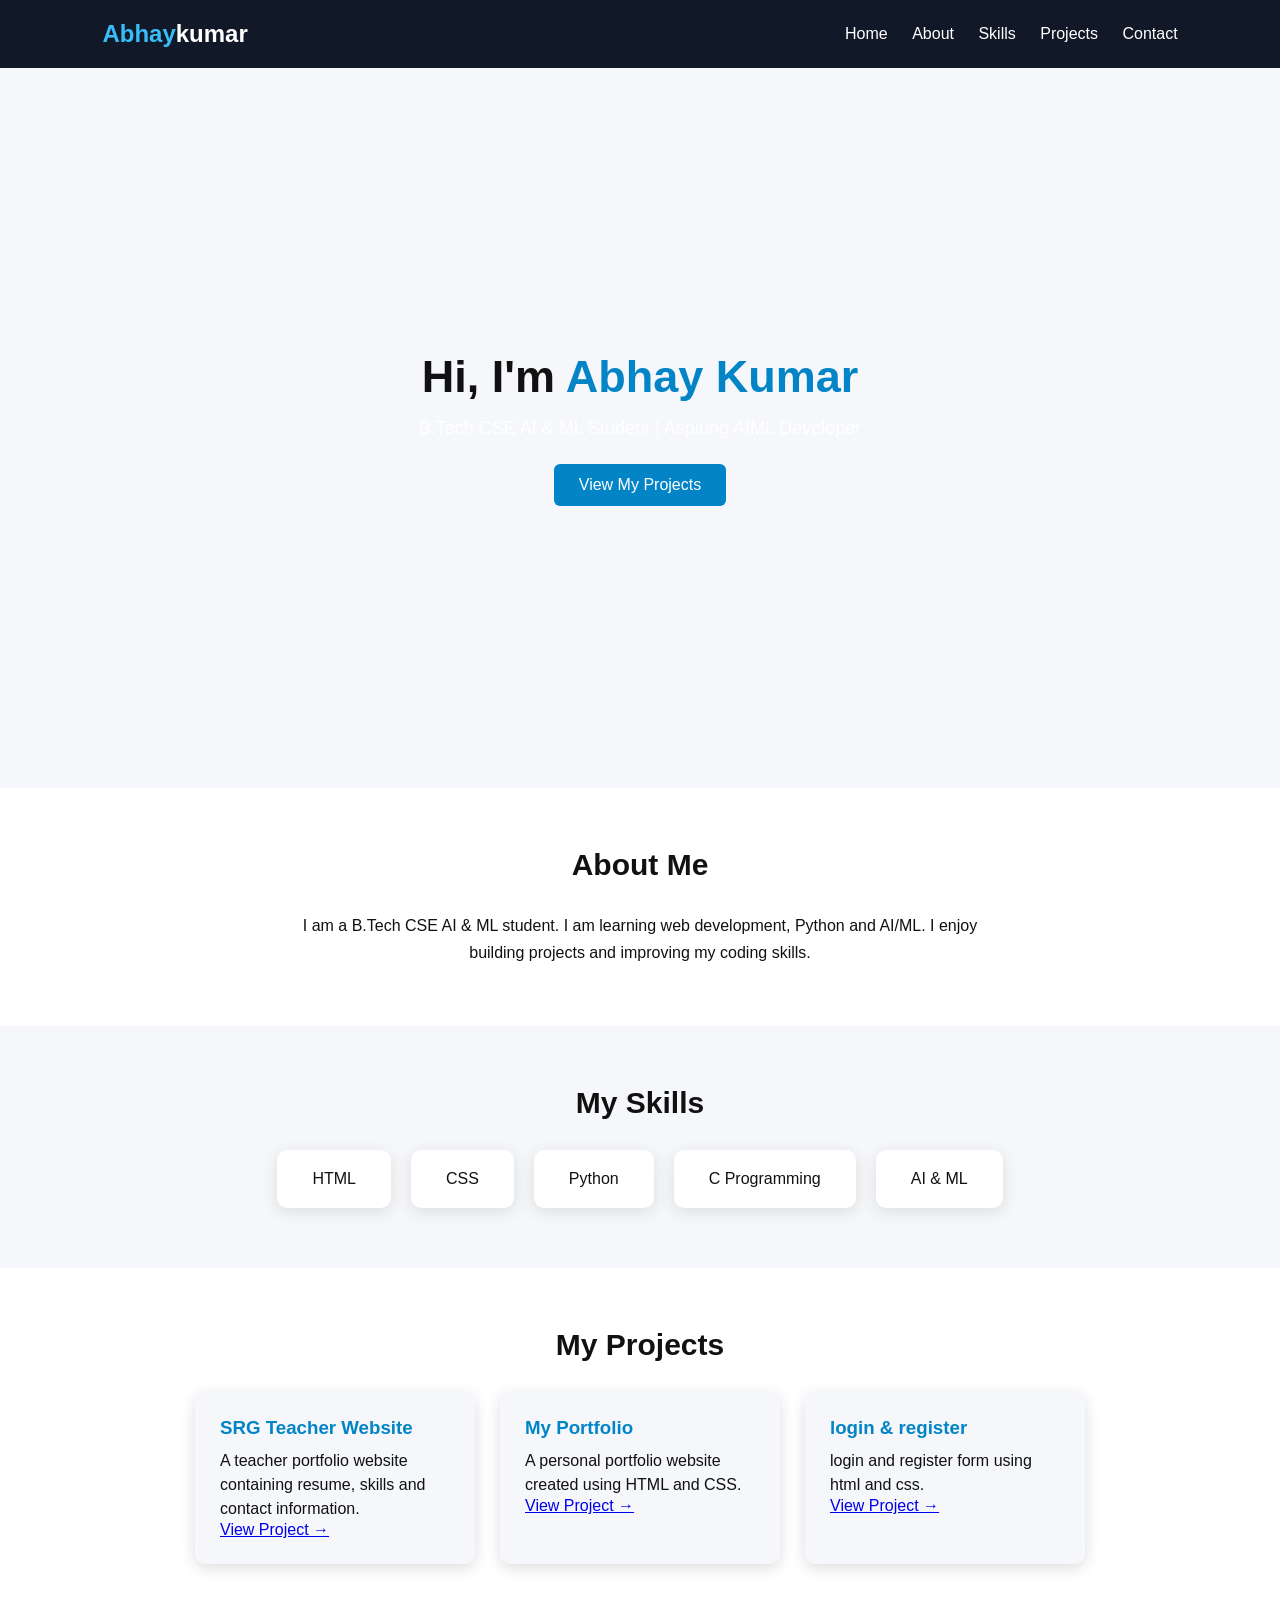
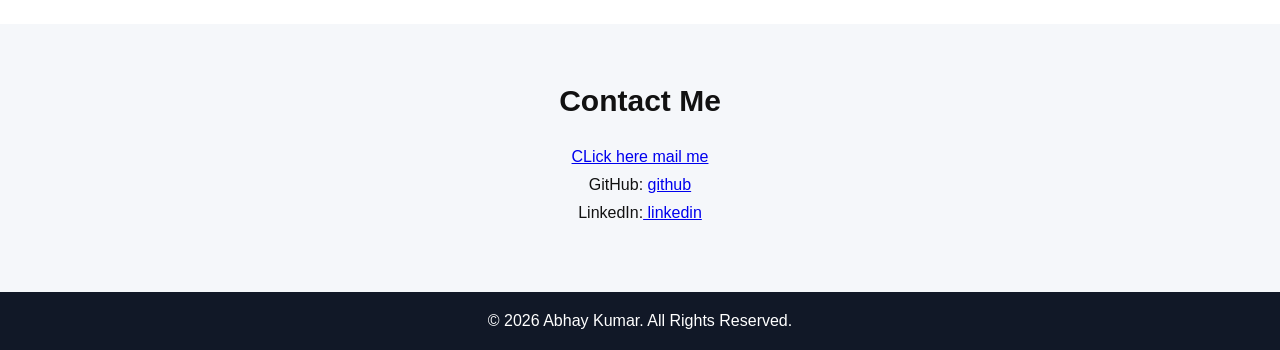
==== index.html @ 5ad621c5 "Rename index2.html to index.html" ====
<!DOCTYPE html>
<html lang="en">
<head>
    <meta charset="UTF-8">
    <meta name="viewport" content="width=device-width, initial-scale=1.0">
    <title>Abhay Kumar | Portfolio</title>

    <link rel="stylesheet" href="ak.css">
</head>

<body>

    
    <header>
        <h2>Abhay<span>kumar</span></h2>

        <nav>
            <a href="#home">Home</a>
            <a href="#about">About</a>
            <a href="#skills">Skills</a>
            <a href="#projects">Projects</a>
            <a href="#contact">Contact</a>
        </nav>
    </header>


    
    <section class="home" id="home">
        <div>
            <h1>Hi, I'm <span>Abhay Kumar</span></h1>

            <p>
                B.Tech CSE AI & ML Student | Aspiring AIML Developer
            </p>

            <a href="#projects" class="btn">View My Projects</a>
        </div>
    </section>


    
    <section class="about" id="about">
        <h2>About Me</h2>

        <p>
            I am a B.Tech CSE AI & ML student.
            I am learning web development, Python and AI/ML.
            I enjoy building projects and improving my coding skills.
        </p>
    </section>


    
    <section id="skills">
        <h2>My Skills</h2>

        <div class="skills-container">

            <div class="skill">HTML</div>

            <div class="skill">CSS</div>

            <div class="skill">Python</div>

            <div class="skill">C Programming</div>

            <div class="skill">AI & ML</div>

        </div>
    </section>


    
    <section class="projects" id="projects">

        <h2>My Projects</h2>

        <div class="project-container">

            <div class="project">
                <h3>SRG Teacher Website</h3>

                <p>
                    A teacher portfolio website containing
                    resume, skills and contact information.
                </p>
                 <a href="file:///C:/Users/HP/Documents/Downloads/HTML%20CSS%20Assignment%203/Poftfolio%205%20pages/index.html" class="project-link">
                    View Project →
                </a>
            </div>


            <div class="project">
                <h3>My Portfolio</h3>

                <p>
                    A personal portfolio website created
                    using HTML and CSS.
                </p>
                <a href="file:///C:/Users/HP/Downloads/assignment1/abhay/index2.html#projects" class="project-link">
                    View Project →
                </a>
            </div>


            <div class="project">
                <h3>login & register</h3>

                <p>
                    login and register form using html and css.
                </p>
                 <a href="file:///C:/Users/HP/Documents/Downloads/HTML%20CSS%20Assignment%203/Poftfolio%205%20pages/abhay_poftfolio/login.html" class="project-link">
                    View Project →
                </a>

            </div>

        </div>

    </section>


    <!-- Contact -->
    <section class="contact" id="contact">

        <h2>Contact Me</h2>

        <p></p>

        <a href="mailto:abhaykumar726841@gmail.com">CLick here mail me     </a>


        <p>GitHub:  <a href="https://github.com/abhaykc-lang" target="_blank">
                github
            </a>
            </p>

        <p>LinkedIn:<a href="https://www.linkedin.com/in/abhay-kumar-84b219400?utm_source=share_via&utm_content=profile&utm_medium=member_android" target="_blank">
                linkedin
            </a></p>

    </section>


    <!-- Footer -->
    <footer>
        <p>&copy; 2026 Abhay Kumar. All Rights Reserved.</p>
    </footer>

</body>
</html>
---- ak.css ----
* {
            margin: 0;
            padding: 0;
            box-sizing: border-box;
            font-family: Arial, sans-serif;
        }

        body {
            background: #f5f7fa;
            color: #111;
        }

        
        header {
            background: #111827;
            color: white;
            padding: 20px 8%;
            display: flex;
            justify-content: space-between;
            align-items: center;
        }

        header h2 {
            color: #38bdf8;
        }
        header h2 span{
            color: white;
            
        }

        nav a {
            color: white;
            text-decoration: none;
            margin-left: 20px;
        }

        nav a:hover {
            color: #38bdf8;
        }
        #home{
            background: url('C:/Users/HP/Downloads/assignment1/abhay/Screenshot 2026-10-02 183718.png');
            background-size: cover;
            background-position: center;
        }

        
        .home {
            min-height: 80vh;
            display: flex;
            align-items: center;
            justify-content: center;
            text-align: center;
            padding: 40px;
        }

        .home h1 {
            font-size: 45px;
            margin-bottom: 15px;
        }

        .home span {
            color: #0284c7;
        }

        .home p {
            font-size: 18px;
            color: white;
            margin-bottom: 25px;
        }

        .btn {
            display: inline-block;
            background: #0284c7;
            color: white;
            padding: 12px 25px;
            text-decoration: none;
            border-radius: 6px;
        }
        .btn:hover{
            transform: scale(1.05);
            transition: transform 0.3s ease;
        }

        
        section {
            padding: 60px 8%;
        }

        section h2 {
            text-align: center;
            margin-bottom: 30px;
            font-size: 30px;
        }

        
        .about {
            background: white;
            text-align: center;
        }

        .about p {
            max-width: 700px;
            margin: auto;
            line-height: 1.7;
        }

        
        .skills-container {
            display: flex;
            justify-content: center;
            gap: 20px;
            flex-wrap: wrap;
        }

        .skill {
            background: white;
            padding: 20px 35px;
            border-radius: 10px;
            box-shadow: 0 4px 15px #ddd;
        }
        .skill:hover{
            transform: scale(1.05);
            transition: transform 0.3s ease;

        }

        
        .projects {
            background: white;
        }

        .project-container {
            display: flex;
            justify-content: center;
            gap: 25px;
            flex-wrap: wrap;
        }

        .project {
            width: 280px;
            padding: 25px;
            background: #f5f7fa;
            border-radius: 10px;
            box-shadow: 0 4px 15px #ddd;
        }
        .project:hover{
            transform: scale(1.05);
            transition: transform 0.3s ease;
        }

        .project h3 {
            margin-bottom: 10px;
            color: #0284c7;
        }

        .project p {
            line-height: 1.5;
        }

        
        .contact {
            text-align: center;
        }

        .contact p {
            margin: 10px;
        }

        
        footer {
            background: #111827;
            color: white;
            text-align: center;
            padding: 20px;
        }

        
        @media (max-width: 600px) {

            header {
                flex-direction: column;
                gap: 15px;
            }

            nav a {
                margin: 5px;
                font-size: 14px;
            }

            .home h1 {
                font-size: 32px;
            }
        }
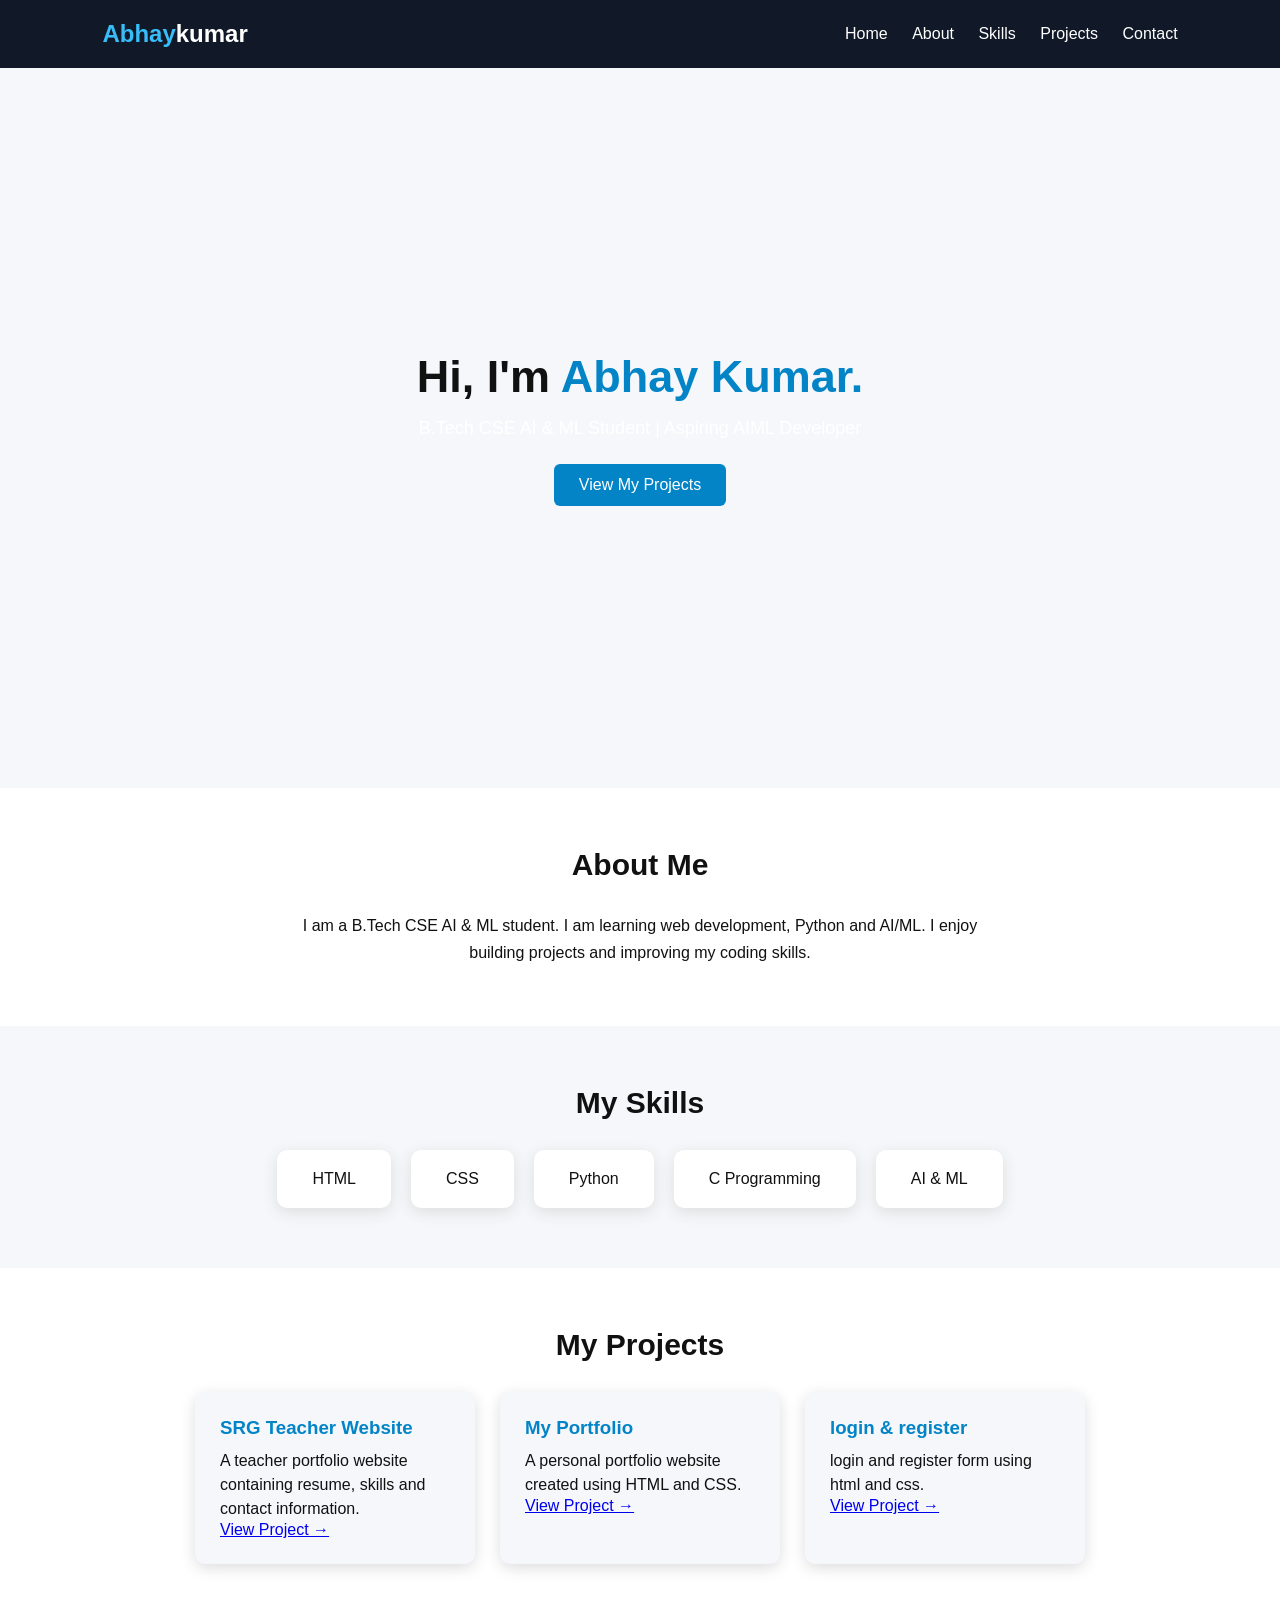
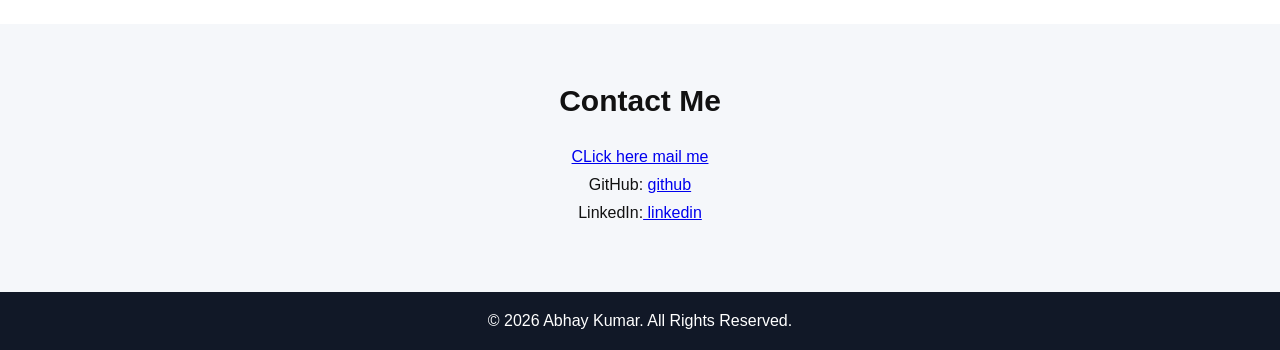
==== commit 10ee6e37: "minor changes in index file added dot after name" ====
--- a/index.html
+++ b/index.html
@@ -27,7 +27,7 @@
     
     <section class="home" id="home">
         <div>
-            <h1>Hi, I'm <span>Abhay Kumar</span></h1>
+            <h1>Hi, I'm <span>Abhay Kumar.</span></h1>
 
             <p>
                 B.Tech CSE AI & ML Student | Aspiring AIML Developer
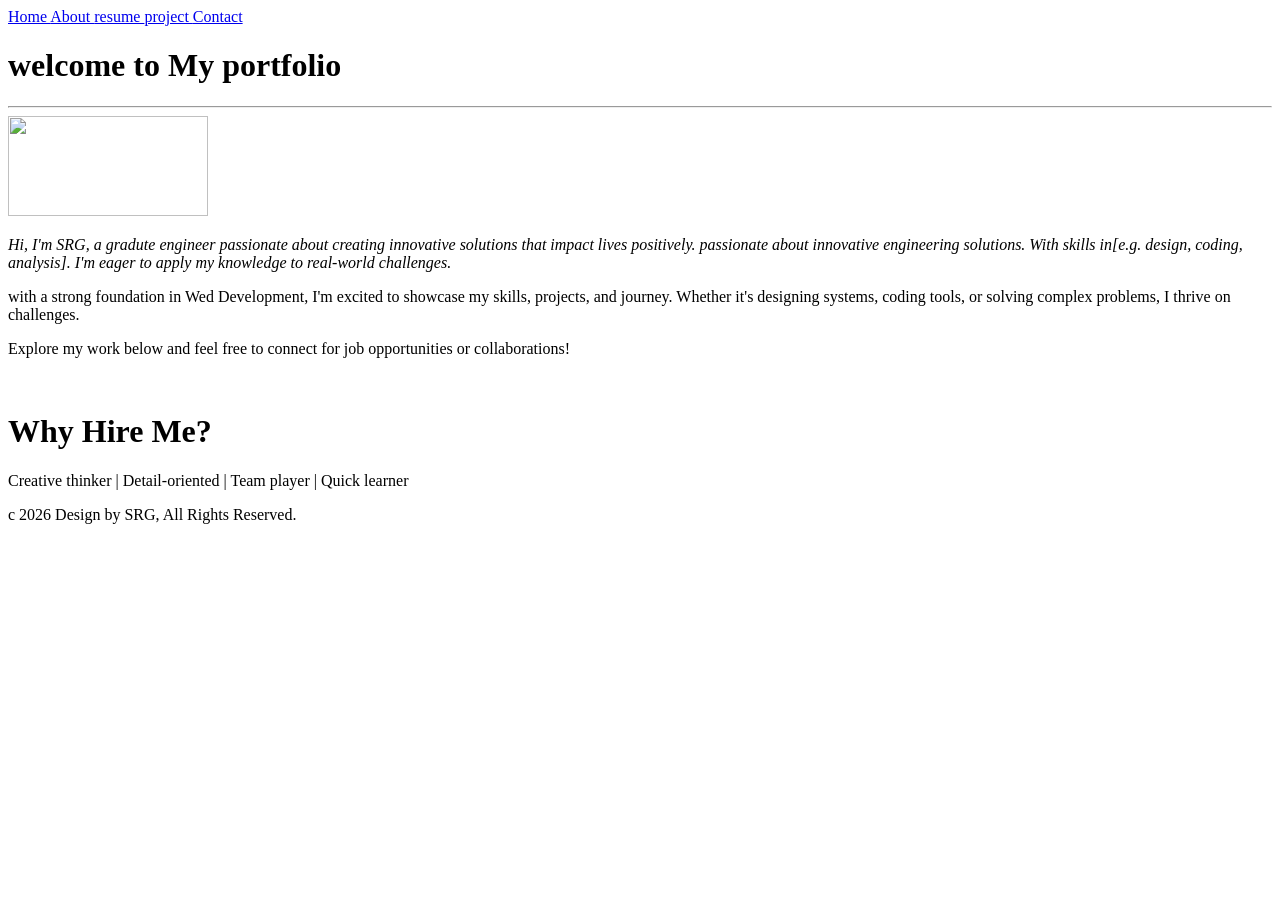
==== commit 5b75e54b: "Add files via upload" ====
--- a/index.html
+++ b/index.html
@@ -3,149 +3,58 @@
 <head>
     <meta charset="UTF-8">
     <meta name="viewport" content="width=device-width, initial-scale=1.0">
-    <title>Abhay Kumar | Portfolio</title>
-
-    <link rel="stylesheet" href="ak.css">
+    <title>portfolio</title>
+    <link rel="stylesheet" href="stylesheet.css">
 </head>
-
 <body>
 
-    
-    <header>
-        <h2>Abhay<span>kumar</span></h2>
-
-        <nav>
-            <a href="#home">Home</a>
-            <a href="#about">About</a>
-            <a href="#skills">Skills</a>
-            <a href="#projects">Projects</a>
-            <a href="#contact">Contact</a>
-        </nav>
+ 
+    <header>   
+          <a href="C:\Users\HP\Documents\Downloads\HTML CSS Assignment 3\Poftfolio 5 pages\index.html"> Home </a>
+        <a href="C:\Users\HP\Documents\Downloads\HTML CSS Assignment 3\Poftfolio 5 pages\about.html"> About </a>
+        <a href="C:\Users\HP\Documents\Downloads\HTML CSS Assignment 3\Poftfolio 5 pages\resume.html"> resume </a>
+         <a href="C:\Users\HP\Documents\Downloads\HTML CSS Assignment 3\Poftfolio 5 pages\projects.html"> project </a>
+         <a href="C:\Users\HP\Documents\Downloads\HTML CSS Assignment 3\Poftfolio 5 pages\contact.html"> Contact</a>
     </header>
 
+    
+<div class="contanier">
 
-    
-    <section class="home" id="home">
-        <div>
-            <h1>Hi, I'm <span>Abhay Kumar.</span></h1>
-
-            <p>
-                B.Tech CSE AI & ML Student | Aspiring AIML Developer
-            </p>
-
-            <a href="#projects" class="btn">View My Projects</a>
-        </div>
-    </section>
+<div class="h1">
+    <h1> welcome to My portfolio</h1>
+    <hr>
+</div>
 
 
-    
-    <section class="about" id="about">
-        <h2>About Me</h2>
 
-        <p>
-            I am a B.Tech CSE AI & ML student.
-            I am learning web development, Python and AI/ML.
-            I enjoy building projects and improving my coding skills.
-        </p>
-    </section>
+<div class="img">
+            
+ <img src="C:\Users\HP\Documents\Downloads\HTML CSS Assignment 3\Poftfolio 5 pages\srg-logo.png" width="200" height="100" >
+</div>
+  
+<div class="pr">
+    <p> <i>Hi, I'm SRG, a gradute engineer passionate about creating innovative solutions that impact lives positively. passionate about innovative engineering solutions. With skills in[e.g. design, coding, analysis]. I'm eager to apply my knowledge to real-world challenges.</i> </p>
+    <p>with a strong foundation in Wed Development, I'm excited to showcase my skills, projects, and journey. Whether it's designing systems, coding tools, or solving complex problems, I thrive on challenges.<br></p>
+<p> Explore my work below and feel free to connect for job opportunities or collaborations!</p>
+<br>
+</div>
 
 
-    
-    <section id="skills">
-        <h2>My Skills</h2>
-
-        <div class="skills-container">
-
-            <div class="skill">HTML</div>
-
-            <div class="skill">CSS</div>
-
-            <div class="skill">Python</div>
-
-            <div class="skill">C Programming</div>
-
-            <div class="skill">AI & ML</div>
-
-        </div>
-    </section>
 
 
-    
-    <section class="projects" id="projects">
-
-        <h2>My Projects</h2>
-
-        <div class="project-container">
-
-            <div class="project">
-                <h3>SRG Teacher Website</h3>
-
-                <p>
-                    A teacher portfolio website containing
-                    resume, skills and contact information.
-                </p>
-                 <a href="file:///C:/Users/HP/Documents/Downloads/HTML%20CSS%20Assignment%203/Poftfolio%205%20pages/index.html" class="project-link">
-                    View Project →
-                </a>
-            </div>
+<div class="box">
+<h1> Why Hire Me?</h1>
+<p> Creative thinker | Detail-oriented | Team player | Quick learner</p>
+</div>
 
 
-            <div class="project">
-                <h3>My Portfolio</h3>
 
-                <p>
-                    A personal portfolio website created
-                    using HTML and CSS.
-                </p>
-                <a href="file:///C:/Users/HP/Downloads/assignment1/abhay/index2.html#projects" class="project-link">
-                    View Project →
-                </a>
-            </div>
+</div>
+
+<footer>
+    <p> c 2026 Design by SRG, All Rights Reserved.</p>
+    </footer>
 
 
-            <div class="project">
-                <h3>login & register</h3>
-
-                <p>
-                    login and register form using html and css.
-                </p>
-                 <a href="file:///C:/Users/HP/Documents/Downloads/HTML%20CSS%20Assignment%203/Poftfolio%205%20pages/abhay_poftfolio/login.html" class="project-link">
-                    View Project →
-                </a>
-
-            </div>
-
-        </div>
-
-    </section>
-
-
-    <!-- Contact -->
-    <section class="contact" id="contact">
-
-        <h2>Contact Me</h2>
-
-        <p></p>
-
-        <a href="mailto:abhaykumar726841@gmail.com">CLick here mail me     </a>
-
-
-        <p>GitHub:  <a href="https://github.com/abhaykc-lang" target="_blank">
-                github
-            </a>
-            </p>
-
-        <p>LinkedIn:<a href="https://www.linkedin.com/in/abhay-kumar-84b219400?utm_source=share_via&utm_content=profile&utm_medium=member_android" target="_blank">
-                linkedin
-            </a></p>
-
-    </section>
-
-
-    <!-- Footer -->
-    <footer>
-        <p>&copy; 2026 Abhay Kumar. All Rights Reserved.</p>
-    </footer>
-
 </body>
-</html>
+</html>
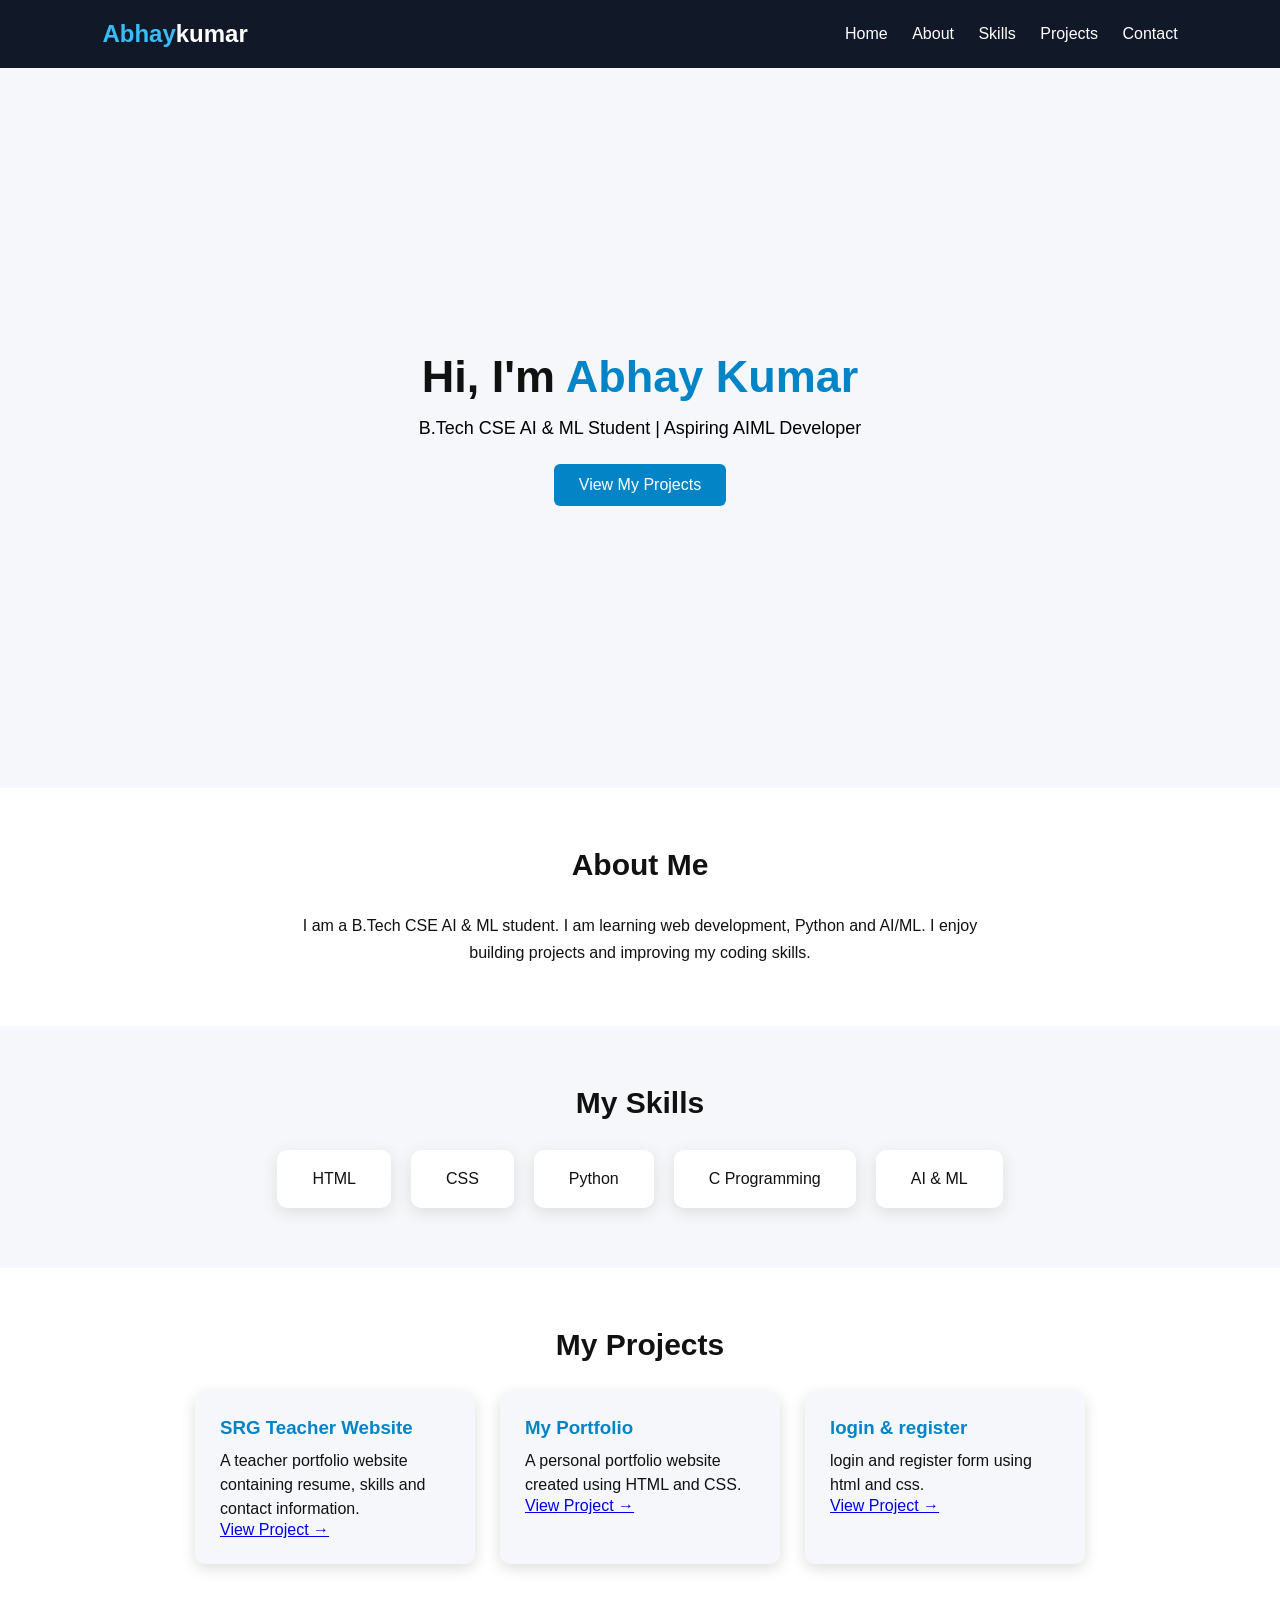
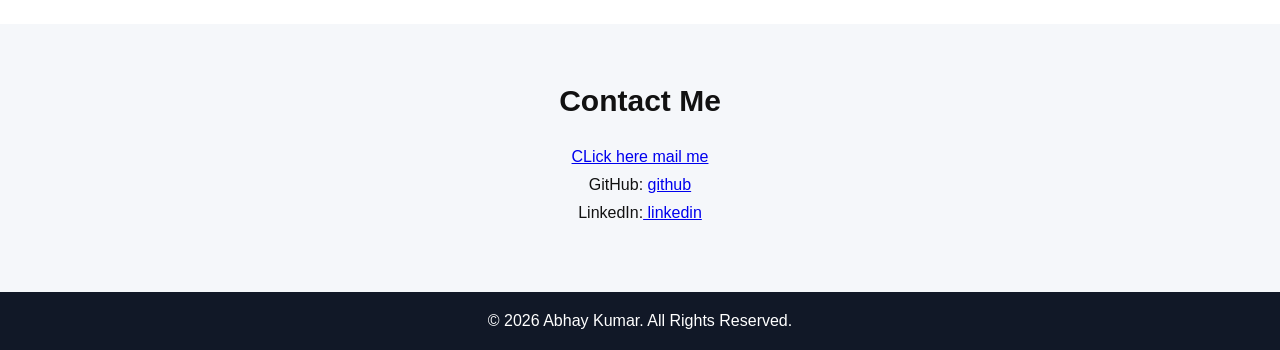
==== commit 08a10697: "Rename index2.html to index.html" ====
--- a/index.html
+++ b/index.html
@@ -3,58 +3,149 @@
 <head>
     <meta charset="UTF-8">
     <meta name="viewport" content="width=device-width, initial-scale=1.0">
-    <title>portfolio</title>
-    <link rel="stylesheet" href="stylesheet.css">
+    <title>Abhay Kumar | Portfolio</title>
+
+    <link rel="stylesheet" href="ak.css">
 </head>
+
 <body>
 
- 
-    <header>   
-          <a href="C:\Users\HP\Documents\Downloads\HTML CSS Assignment 3\Poftfolio 5 pages\index.html"> Home </a>
-        <a href="C:\Users\HP\Documents\Downloads\HTML CSS Assignment 3\Poftfolio 5 pages\about.html"> About </a>
-        <a href="C:\Users\HP\Documents\Downloads\HTML CSS Assignment 3\Poftfolio 5 pages\resume.html"> resume </a>
-         <a href="C:\Users\HP\Documents\Downloads\HTML CSS Assignment 3\Poftfolio 5 pages\projects.html"> project </a>
-         <a href="C:\Users\HP\Documents\Downloads\HTML CSS Assignment 3\Poftfolio 5 pages\contact.html"> Contact</a>
+    
+    <header>
+        <h2>Abhay<span>kumar</span></h2>
+
+        <nav>
+            <a href="#home">Home</a>
+            <a href="#about">About</a>
+            <a href="#skills">Skills</a>
+            <a href="#projects">Projects</a>
+            <a href="#contact">Contact</a>
+        </nav>
     </header>
 
+
     
-<div class="contanier">
+    <section class="home" id="home">
+        <div>
+            <h1>Hi, I'm <span>Abhay Kumar</span></h1>
 
-<div class="h1">
-    <h1> welcome to My portfolio</h1>
-    <hr>
-</div>
+            <p>
+                B.Tech CSE AI & ML Student | Aspiring AIML Developer
+            </p>
+
+            <a href="#projects" class="btn">View My Projects</a>
+        </div>
+    </section>
 
 
+    
+    <section class="about" id="about">
+        <h2>About Me</h2>
 
-<div class="img">
-            
- <img src="C:\Users\HP\Documents\Downloads\HTML CSS Assignment 3\Poftfolio 5 pages\srg-logo.png" width="200" height="100" >
-</div>
-  
-<div class="pr">
-    <p> <i>Hi, I'm SRG, a gradute engineer passionate about creating innovative solutions that impact lives positively. passionate about innovative engineering solutions. With skills in[e.g. design, coding, analysis]. I'm eager to apply my knowledge to real-world challenges.</i> </p>
-    <p>with a strong foundation in Wed Development, I'm excited to showcase my skills, projects, and journey. Whether it's designing systems, coding tools, or solving complex problems, I thrive on challenges.<br></p>
-<p> Explore my work below and feel free to connect for job opportunities or collaborations!</p>
-<br>
-</div>
+        <p>
+            I am a B.Tech CSE AI & ML student.
+            I am learning web development, Python and AI/ML.
+            I enjoy building projects and improving my coding skills.
+        </p>
+    </section>
 
 
+    
+    <section id="skills">
+        <h2>My Skills</h2>
+
+        <div class="skills-container">
+
+            <div class="skill">HTML</div>
+
+            <div class="skill">CSS</div>
+
+            <div class="skill">Python</div>
+
+            <div class="skill">C Programming</div>
+
+            <div class="skill">AI & ML</div>
+
+        </div>
+    </section>
 
 
-<div class="box">
-<h1> Why Hire Me?</h1>
-<p> Creative thinker | Detail-oriented | Team player | Quick learner</p>
-</div>
+    
+    <section class="projects" id="projects">
+
+        <h2>My Projects</h2>
+
+        <div class="project-container">
+
+            <div class="project">
+                <h3>SRG Teacher Website</h3>
+
+                <p>
+                    A teacher portfolio website containing
+                    resume, skills and contact information.
+                </p>
+                 <a href="file:///C:/Users/HP/Documents/Downloads/HTML%20CSS%20Assignment%203/Poftfolio%205%20pages/index.html" class="project-link">
+                    View Project →
+                </a>
+            </div>
 
 
+            <div class="project">
+                <h3>My Portfolio</h3>
 
-</div>
+                <p>
+                    A personal portfolio website created
+                    using HTML and CSS.
+                </p>
+                <a href="file:///C:/Users/HP/Downloads/assignment1/abhay/index2.html#projects" class="project-link">
+                    View Project →
+                </a>
+            </div>
 
-<footer>
-    <p> c 2026 Design by SRG, All Rights Reserved.</p>
+
+            <div class="project">
+                <h3>login & register</h3>
+
+                <p>
+                    login and register form using html and css.
+                </p>
+                 <a href="file:///C:/Users/HP/Documents/Downloads/HTML%20CSS%20Assignment%203/Poftfolio%205%20pages/abhay_poftfolio/login.html" class="project-link">
+                    View Project →
+                </a>
+
+            </div>
+
+        </div>
+
+    </section>
+
+
+    <!-- Contact -->
+    <section class="contact" id="contact">
+
+        <h2>Contact Me</h2>
+
+        <p></p>
+
+        <a href="mailto:abhaykumar726841@gmail.com">CLick here mail me     </a>
+
+
+        <p>GitHub:  <a href="https://github.com/abhaykc-lang" target="_blank">
+                github
+            </a>
+            </p>
+
+        <p>LinkedIn:<a href="https://www.linkedin.com/in/abhay-kumar-84b219400?utm_source=share_via&utm_content=profile&utm_medium=member_android" target="_blank">
+                linkedin
+            </a></p>
+
+    </section>
+
+
+    <!-- Footer -->
+    <footer>
+        <p>&copy; 2026 Abhay Kumar. All Rights Reserved.</p>
     </footer>
 
-
 </body>
-</html>+</html>
--- a/ak.css
+++ b/ak.css
@@ -0,0 +1,193 @@
+  * {
+            margin: 0;
+            padding: 0;
+            box-sizing: border-box;
+            font-family: Arial, sans-serif;
+        }
+
+        body {
+            background: #f5f7fa;
+            color: #111;
+        }
+
+        
+        header {
+            background: #111827;
+            color: white;
+            padding: 20px 8%;
+            display: flex;
+            justify-content: space-between;
+            align-items: center;
+        }
+
+        header h2 {
+            color: #38bdf8;
+        }
+        header h2 span{
+            color: white;
+            
+        }
+
+        nav a {
+            color: white;
+            text-decoration: none;
+            margin-left: 20px;
+        }
+
+        nav a:hover {
+            color: #38bdf8;
+        }
+        #home{
+            background: url('C:/Users/HP/Downloads/assignment1/abhay/Screenshot 2026-10-02 183718.png');
+            background-size: cover;
+            background-position: center;
+        }
+
+        
+        .home {
+            min-height: 80vh;
+            display: flex;
+            align-items: center;
+            justify-content: center;
+            text-align: center;
+            padding: 40px;
+        }
+
+        .home h1 {
+            font-size: 45px;
+            margin-bottom: 15px;
+        }
+
+        .home span {
+            color: #0284c7;
+        }
+
+        .home p {
+            font-size: 18px;
+            color: black;
+            margin-bottom: 25px;
+        }
+
+        .btn {
+            display: inline-block;
+            background: #0284c7;
+            color: white;
+            padding: 12px 25px;
+            text-decoration: none;
+            border-radius: 6px;
+        }
+        .btn:hover{
+            transform: scale(1.05);
+            transition: transform 0.3s ease;
+        }
+
+        
+        section {
+            padding: 60px 8%;
+        }
+
+        section h2 {
+            text-align: center;
+            margin-bottom: 30px;
+            font-size: 30px;
+        }
+
+        
+        .about {
+            background: white;
+            text-align: center;
+        }
+
+        .about p {
+            max-width: 700px;
+            margin: auto;
+            line-height: 1.7;
+        }
+
+        
+        .skills-container {
+            display: flex;
+            justify-content: center;
+            gap: 20px;
+            flex-wrap: wrap;
+        }
+
+        .skill {
+            background: white;
+            padding: 20px 35px;
+            border-radius: 10px;
+            box-shadow: 0 4px 15px #ddd;
+        }
+        .skill:hover{
+            transform: scale(1.05);
+            transition: transform 0.3s ease;
+
+        }
+
+        
+        .projects {
+            background: white;
+        }
+
+        .project-container {
+            display: flex;
+            justify-content: center;
+            gap: 25px;
+            flex-wrap: wrap;
+        }
+
+        .project {
+            width: 280px;
+            padding: 25px;
+            background: #f5f7fa;
+            border-radius: 10px;
+            box-shadow: 0 4px 15px #ddd;
+        }
+        .project:hover{
+            transform: scale(1.05);
+            transition: transform 0.3s ease;
+        }
+
+        .project h3 {
+            margin-bottom: 10px;
+            color: #0284c7;
+        }
+
+        .project p {
+            line-height: 1.5;
+        }
+
+        
+        .contact {
+            text-align: center;
+        }
+
+        .contact p {
+            margin: 10px;
+        }
+
+        
+        footer {
+            background: #111827;
+            color: white;
+            text-align: center;
+            padding: 20px;
+        }
+
+        
+        @media (max-width: 600px) {
+
+            header {
+                flex-direction: column;
+                gap: 15px;
+            }
+
+            nav a {
+                margin: 5px;
+                font-size: 14px;
+            }
+
+            .home h1 {
+                font-size: 32px;
+            }
+        }
